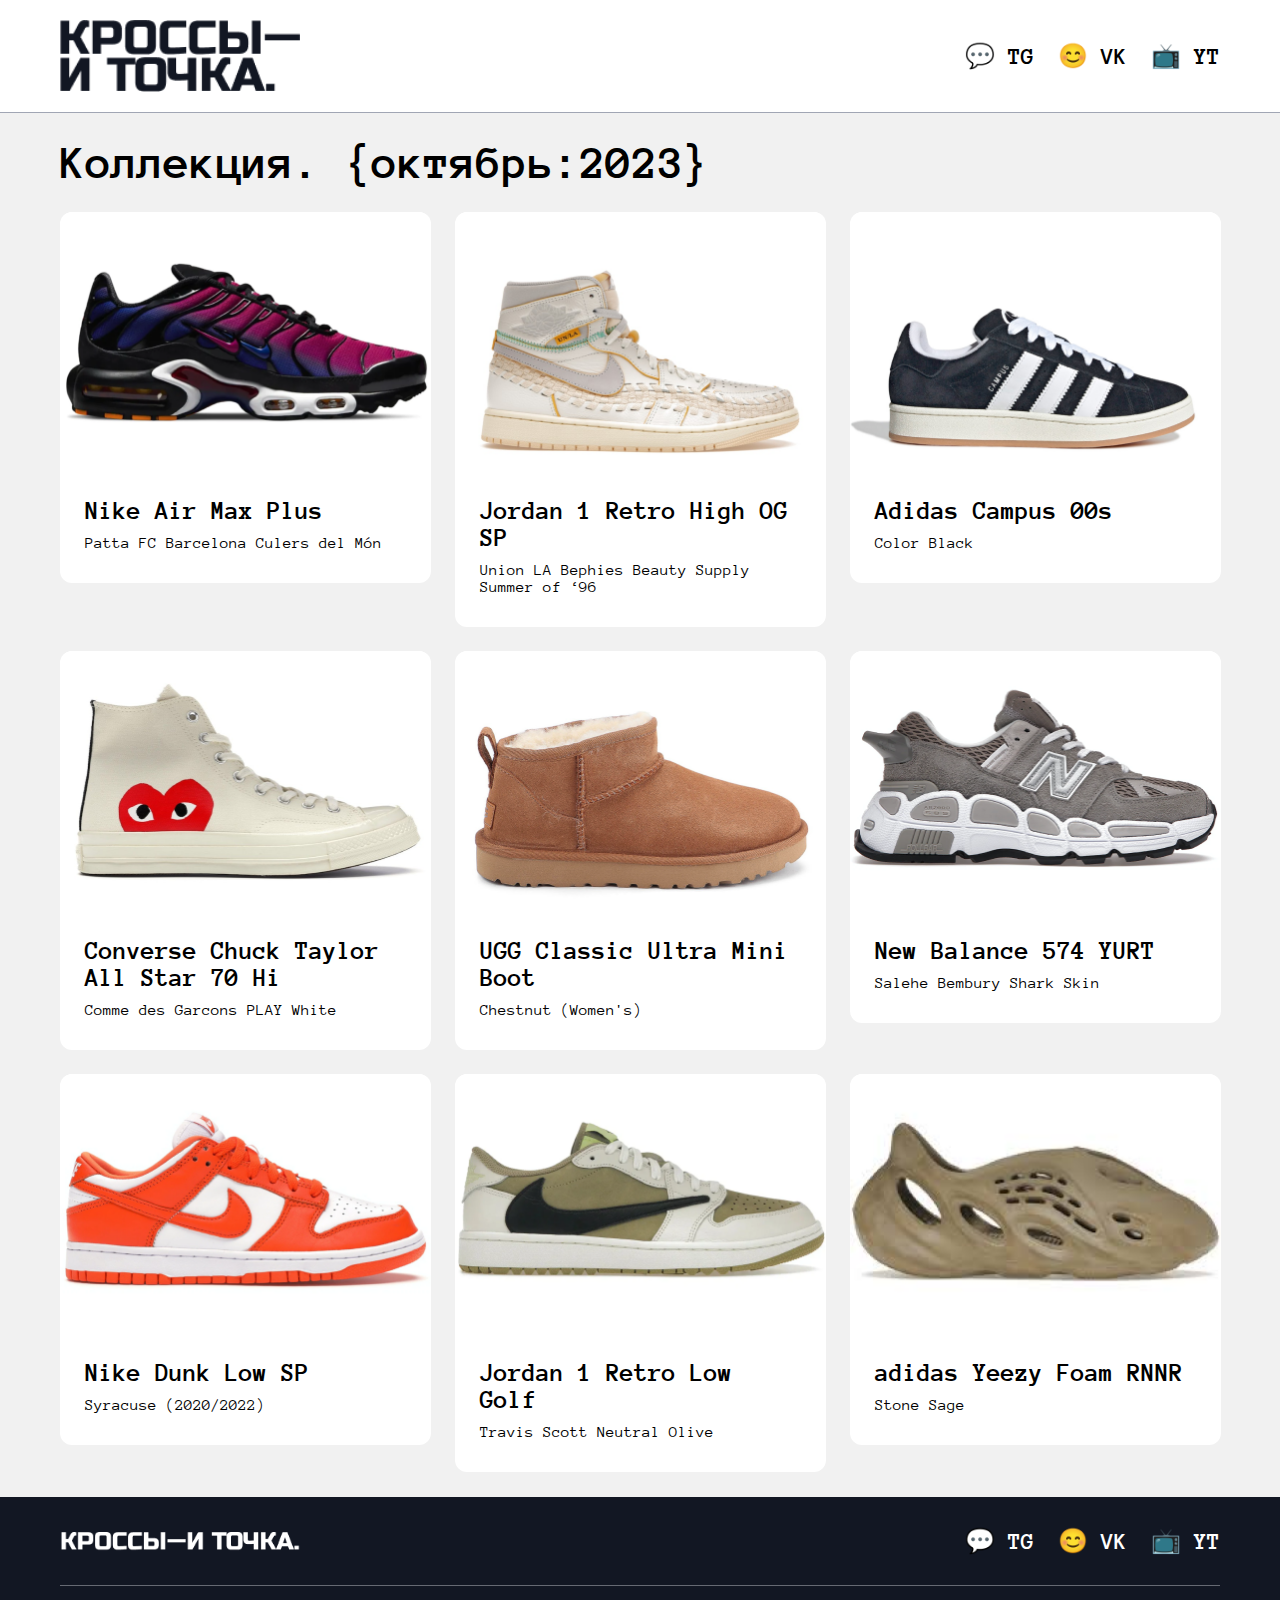
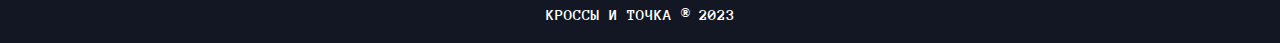
==== index.html @ 1d1cb93e "start" ====
<html lang="ru">
  <head>
    <meta charset="UTF-8" />
    <meta name="viewport" content="width=device-width, initial-scale=1.0" />
    <title>Кроссы и точка</title>
    <link rel="stylesheet" href="style.css" />
    <link rel="preconnect" href="https://fonts.googleapis.com" />
    <link rel="preconnect" href="https://fonts.gstatic.com" crossorigin />
    <link
      href="https://fonts.googleapis.com/css2?family=Anonymous+Pro:wght@400;700&family=Russo+One&display=swap"
      rel="stylesheet"
    />
  </head>
  <body>
    <header class="header">
      <div class="header-container">
        <img loading="lazy" class="logo" src="./images/logoBL.png" alt="Logo" />
        <nav>
          <ul class="links">
            <li class="link"><a href="#">💬 TG</a></li>
            <li class="link"><a href="#">😊 VK</a></li>
            <li class="link"><a href="#">📺 YT</a></li>
          </ul>
        </nav>
      </div>
    </header>
    <main class="main">
      <div class="main-wrapper">
        <h2>Коллекция. {октябрь:2023}</h2>
        <section class="main-container">
          <article class="sneaker">
            <img loading="lazy" src="./images/nikeAirMaxPlus.png" alt="NikeAirMaxPlus" />
            <div class="text">
              <h3>Nike Air Max Plus</h3>
              <p>Patta FC Barcelona Culers del Món</p>
            </div>
          </article>
          <article class="sneaker">
            <img loading="lazy"
              src="./images/jordanRetro1.png"
              alt="Jordan 1 Retro High OG SP"
            />
            <div class="text">
              <h3>Jordan 1 Retro High OG SP</h3>
              <p>Union LA Bephies Beauty Supply Summer of ‘96</p>
            </div>
          </article>
          <article class="sneaker">
            <img loading="lazy" src="./images/adiCampus.png" alt="Adidas Campus" />
            <div class="text">
              <h3>Adidas Campus 00s</h3>
              <p>Color Black</p>
            </div>
          </article>
          <article class="sneaker">
            <img loading="lazy" src="./images/Converse.png" alt="Converse" />
            <div class="text">
              <h3>Converse Chuck Taylor All Star 70 Hi</h3>
              <p>Comme des Garcons PLAY White</p>
            </div>
          </article>
          <article class="sneaker">
            <img loading="lazy" src="./images/UGG.png" alt="UGG" />
            <div class="text">
              <h3>UGG Classic Ultra Mini Boot</h3>
              <p>Chestnut (Women's)</p>
            </div>
          </article>
          <article class="sneaker">
            <img loading="lazy" src="./images/NewBalance.png" alt="New Balance" />
            <div class="text">
              <h3>New Balance 574 YURT</h3>
              <p>Salehe Bembury Shark Skin</p>
            </div>
          </article>
          <article class="sneaker">
            <img loading="lazy" src="./images/NikeDunkLow.png" alt="Nike Dunk Low" />
            <div class="text">
              <h3>Nike Dunk Low SP</h3>
              <p>Syracuse (2020/2022)</p>
            </div>
          </article>
          <article class="sneaker">
            <img loading="lazy"
              src="./images/JordanRetro1low.png"
              alt="Jordan 1 Retro Low Golf"
            />
            <div class="text">
              <h3>Jordan 1 Retro Low Golf</h3>
              <p>Travis Scott Neutral Olive</p>
            </div>
          </article>
          <article class="sneaker">
            <img loading="lazy" src="./images/adiyeez.png" alt="adidas Yeezy Foam RNNR" />
            <div class="text">
              <h3>adidas Yeezy Foam RNNR</h3>
              <p>Stone Sage</p>
            </div>
          </article>
        </section>
      </div>
    </main>
    <footer class="footer">
      <div class="footer-container">
        <div class="info">
          <img loading="lazy" class="logo" src="./images/logoWH.png" alt="Logo" />
          <nav>
            <ul class="links">
              <li class="link"><a href="#">💬 TG</a></li>
              <li class="link"><a href="#">😊 VK</a></li>
              <li class="link"><a href="#">📺 YT</a></li>
            </ul>
          </nav>
        </div>
        <div class="law-info">
          <h3 class="lawInfo">КРОССЫ И ТОЧКА ® 2023</h3>
        </div>
      </div>
    </footer>
  </body>
</html>
---- style.css ----
*, *::after, *::before {
	margin: 0;
	padding: 0;
	box-sizing: border-box;
	font-family: 'Anonymous Pro', monospace;
}

:root {
	--bg-color: #f1f1f1;
	--footer-color: #121723;
	--screen-size: 100%;
}

img {
	display: block;
}

a {
	color: inherit;
	text-decoration: none;
}


li {
	list-style-type: none;
}

body {
	height: 100%;
	background-color: var(--bg-color);
}

header {
	background-color: white;
	padding: 20px 0px;
	margin-bottom: 25px;
	width: 100vw;
	border-bottom: 1px solid #a1a6b4;
}

.header-container {
	margin: 0 auto;
	display: flex;
	justify-content: space-between;
	align-items: center;
	max-width: 1160px;
}

header .links {
	display: flex;
	gap: 24px;
}

.link {
	font-weight: bold;
	font-size: 24px;
}

.logo {
	cursor: pointer;
	width: 240px;
}


.main h2 {
	font-family: 'Anonymous Pro', monospace;
    font-size: 48px;
	margin-bottom: 25px;
}

.main-wrapper {
	margin: 0 auto;
	max-width: 1160px;
}

.main-container {
	display: grid;
	grid-template-columns: repeat(3, 1fr);
	gap: 24px;
}

.sneaker {
	display: flex;
	flex-direction: column;
	align-items: center;
	border-radius: 12px;
	height: min-content;
	width: 371px;
	background-color: white;
}

.sneaker img {
	width: inherit;
	margin-bottom: 32px;
}

.sneaker .text {
	width: 100%;
	padding: 0 25px;
	margin-bottom: 32px;
}

.sneaker h3 {
	font-weight: bold;
	font-size: 26px;
	margin-bottom: 10px;
}

footer {
	margin-top: 25px;
	width: 100vw;
	background-color: var(--footer-color);
}

.footer-container {
	margin: 0 auto;
	max-width: 1160px;
}

footer .info {
	display: flex;
	justify-content: space-between;
	align-items: center;
	padding: 30px 0;
	border-bottom: 1px solid rgba(230, 232, 236, 0.40);;
}

footer .logo {
	font-family: 'Russo One', sans-serif;
	font-size: 42px;
	color: white;
}

footer .links {
	display: flex;
	gap: 24px;
	color: white;
}

.law-info {
	display: flex;
	justify-content: center;
	padding: 20px 0;
}

.lawInfo {
	color: white;
	font-size: 16px;
}

@media screen and (768px < width < 1160px) {
	.header-container {
		max-width: 768px;
	}

	.logo {
		width: 200px;
	}

	.link {
		font-size: 20px;
	}

	.main-wrapper {
		max-width: 768px;
	}

	.main h2 {
		font-size: 40px;
	}

	.main-container {
		gap: 18px;
	}

	.sneaker {
		width: 244px;
	}

	.sneaker h3 {
		font-size: 20px;
	}

	.sneaker .text {
		padding: 0 20px;
	}

	.footer-container {
		max-width: 980px;
	}

	.footer .info {
		padding: 20px 0;
	}
}

@media screen and (425px < width <= 768px) {
	.header-container {
		max-width: 80%;
	}

	.logo {
		width: 120px;
	}

	.link {
		font-size: 16px;
	}

	.main-wrapper {
		max-width: 80%;
	}

	.main h2 {
		font-size: 20px;
	}

	.main-container {
		grid-template-columns: repeat(3, 1fr);
		gap: 12px;
	}

	.sneaker {
		width: 100%;
	}

	.sneaker h3 {
		font-size: 14px;
	}

	.sneaker p {
		font-size: 12px;
	}

	.sneaker .text {
		padding: 0 15px;
	}

	.footer-container {
		max-width: 80%;
	}

	.footer .info {
		padding: 10px 0;
	}
}

@media screen and (width <= 425px) {
	.header-container {
		max-width: 80%;
	}

	.logo {
		width: 100px;
	}

	.link {
		font-size: 12px;
	}

	.main-wrapper {
		max-width: 80%;
	}

	.main h2 {
		font-size: 20px;
	}

	.main-container {
		grid-template-columns: repeat(2, 1fr);
		gap: 12px;
	}

	.sneaker {
		width: 100%;
	}

	.sneaker h3 {
		font-size: 14px;
	}

	.sneaker p {
		font-size: 12px;
	}

	.sneaker .text {
		padding: 0 15px;
	}

	.footer-container {
		max-width: 80%;
	}

	.footer .info {
		padding: 10px 0;
	}
}
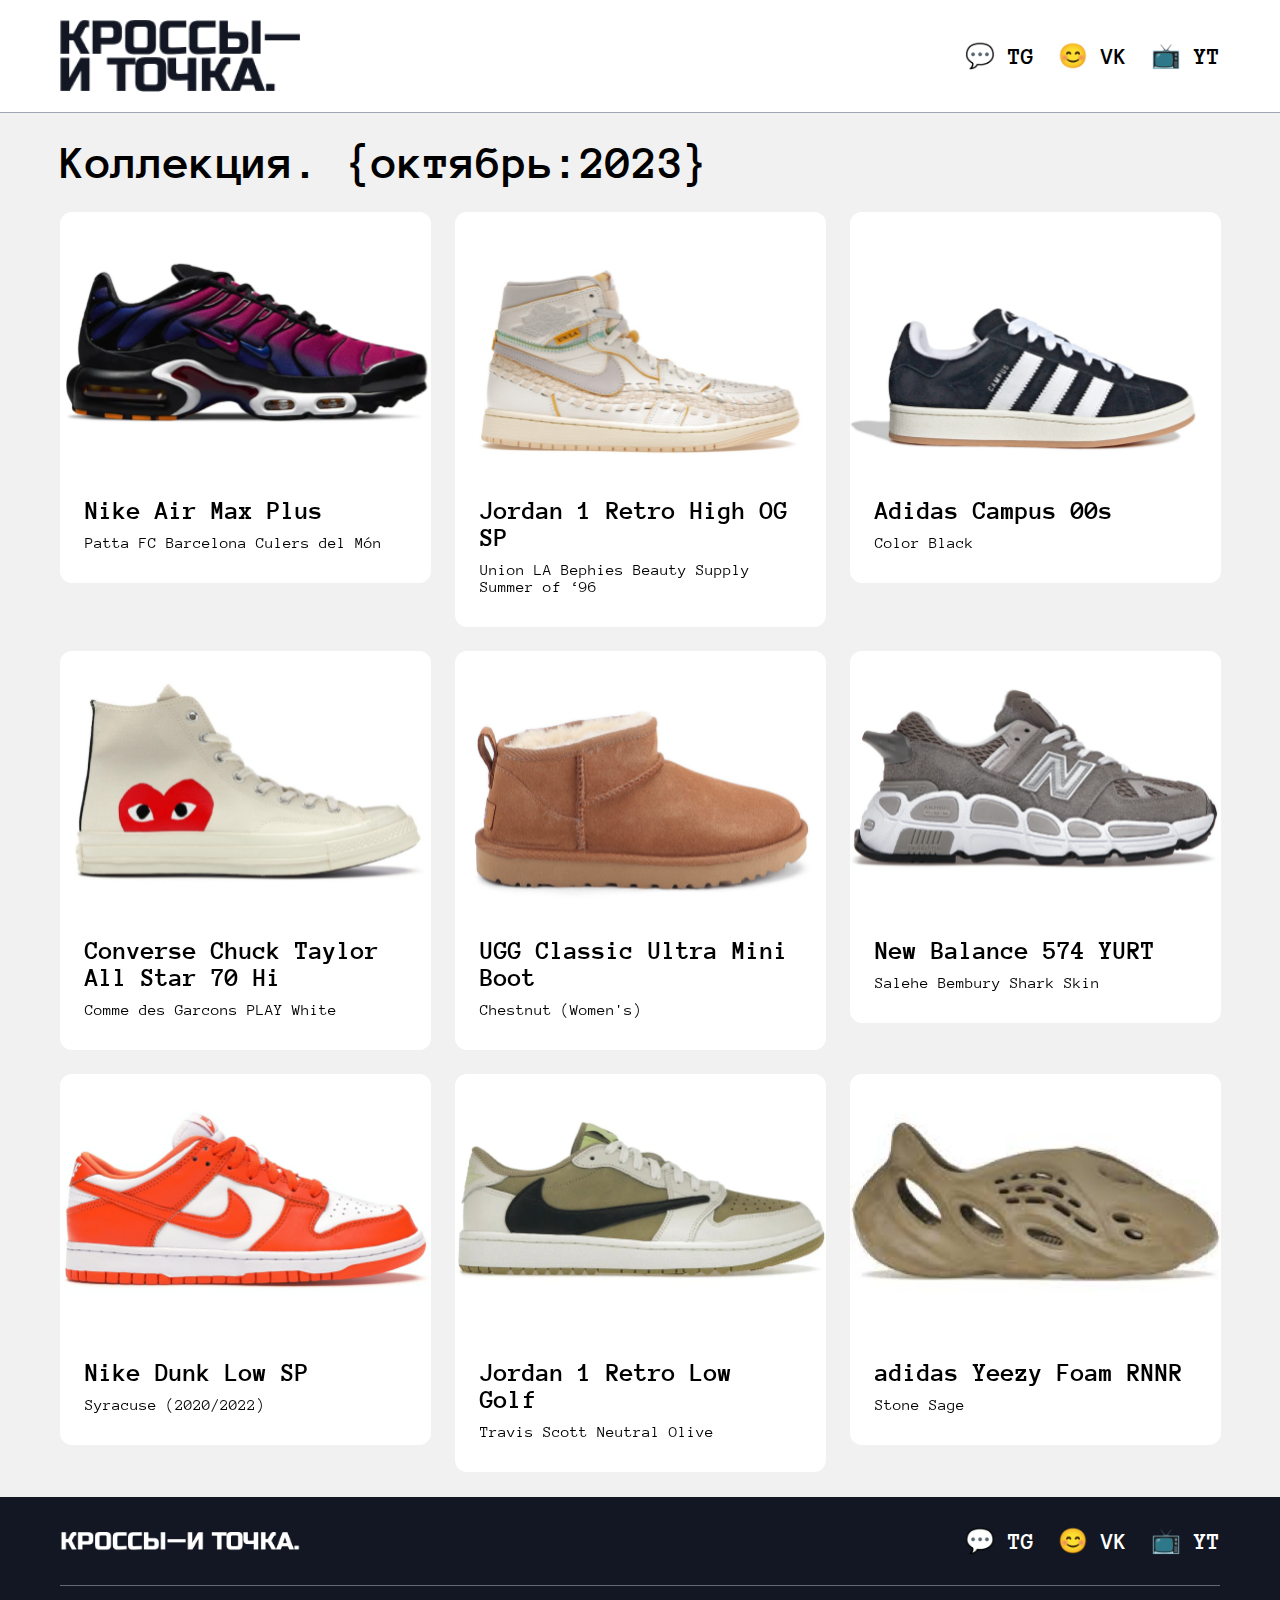
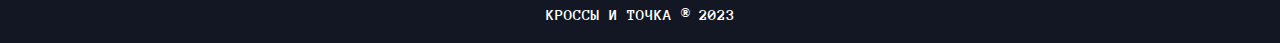
==== commit be2dbbb6: "langEn" ====
--- a/index.html
+++ b/index.html
@@ -1,4 +1,4 @@
-<html lang="ru">
+<html lang="en">
   <head>
     <meta charset="UTF-8" />
     <meta name="viewport" content="width=device-width, initial-scale=1.0" />
@@ -10,6 +10,7 @@
       href="https://fonts.googleapis.com/css2?family=Anonymous+Pro:wght@400;700&family=Russo+One&display=swap"
       rel="stylesheet"
     />
+	<script src="./main.js" defer></script>
   </head>
   <body>
     <header class="header">
@@ -28,75 +29,93 @@
       <div class="main-wrapper">
         <h2>Коллекция. {октябрь:2023}</h2>
         <section class="main-container">
-          <article class="sneaker">
-            <img loading="lazy" src="./images/nikeAirMaxPlus.png" alt="NikeAirMaxPlus" />
-            <div class="text">
-              <h3>Nike Air Max Plus</h3>
-              <p>Patta FC Barcelona Culers del Món</p>
-            </div>
-          </article>
-          <article class="sneaker">
-            <img loading="lazy"
-              src="./images/jordanRetro1.png"
-              alt="Jordan 1 Retro High OG SP"
-            />
-            <div class="text">
-              <h3>Jordan 1 Retro High OG SP</h3>
-              <p>Union LA Bephies Beauty Supply Summer of ‘96</p>
-            </div>
-          </article>
-          <article class="sneaker">
-            <img loading="lazy" src="./images/adiCampus.png" alt="Adidas Campus" />
-            <div class="text">
-              <h3>Adidas Campus 00s</h3>
-              <p>Color Black</p>
-            </div>
-          </article>
-          <article class="sneaker">
-            <img loading="lazy" src="./images/Converse.png" alt="Converse" />
-            <div class="text">
-              <h3>Converse Chuck Taylor All Star 70 Hi</h3>
-              <p>Comme des Garcons PLAY White</p>
-            </div>
-          </article>
-          <article class="sneaker">
-            <img loading="lazy" src="./images/UGG.png" alt="UGG" />
-            <div class="text">
-              <h3>UGG Classic Ultra Mini Boot</h3>
-              <p>Chestnut (Women's)</p>
-            </div>
-          </article>
-          <article class="sneaker">
-            <img loading="lazy" src="./images/NewBalance.png" alt="New Balance" />
-            <div class="text">
-              <h3>New Balance 574 YURT</h3>
-              <p>Salehe Bembury Shark Skin</p>
-            </div>
-          </article>
-          <article class="sneaker">
-            <img loading="lazy" src="./images/NikeDunkLow.png" alt="Nike Dunk Low" />
-            <div class="text">
-              <h3>Nike Dunk Low SP</h3>
-              <p>Syracuse (2020/2022)</p>
-            </div>
-          </article>
-          <article class="sneaker">
-            <img loading="lazy"
-              src="./images/JordanRetro1low.png"
-              alt="Jordan 1 Retro Low Golf"
-            />
-            <div class="text">
-              <h3>Jordan 1 Retro Low Golf</h3>
-              <p>Travis Scott Neutral Olive</p>
-            </div>
-          </article>
-          <article class="sneaker">
-            <img loading="lazy" src="./images/adiyeez.png" alt="adidas Yeezy Foam RNNR" />
-            <div class="text">
-              <h3>adidas Yeezy Foam RNNR</h3>
-              <p>Stone Sage</p>
-            </div>
-          </article>
+			<div class="sneaker-container">
+				<article class="sneaker">
+					<img loading="lazy" src="./images/nikeAirMaxPlus.png" alt="NikeAirMaxPlus" />
+					<div class="text">
+					  <h3>Nike Air Max Plus</h3>
+					  <p>Patta FC Barcelona Culers del Món</p>
+					</div>
+				  </article>
+			</div>
+			<div class="sneaker-container">          
+				<article class="sneaker">
+				<img loading="lazy"
+				  src="./images/jordanRetro1.png"
+				  alt="Jordan 1 Retro High OG SP"
+				/>
+				<div class="text">
+				  <h3>Jordan 1 Retro High OG SP</h3>
+				  <p>Union LA Bephies Beauty Supply Summer of ‘96</p>
+				</div>
+			    </article>
+			</div>
+			<div class="sneaker-container">
+				<article class="sneaker">
+					<img loading="lazy" src="./images/adiCampus.png" alt="Adidas Campus" />
+					<div class="text">
+					  <h3>Adidas Campus 00s</h3>
+					  <p>Color Black</p>
+					</div>
+				  </article>
+			</div>
+			<div class="sneaker-container">
+				<article class="sneaker">
+					<img loading="lazy" src="./images/Converse.png" alt="Converse" />
+					<div class="text">
+					  <h3>Converse Chuck Taylor All Star 70 Hi</h3>
+					  <p>Comme des Garcons PLAY White</p>
+					</div>
+				  </article>
+			</div>
+			<div class="sneaker-container">
+				<article class="sneaker">
+					<img loading="lazy" src="./images/UGG.png" alt="UGG" />
+					<div class="text">
+					  <h3>UGG Classic Ultra Mini Boot</h3>
+					  <p>Chestnut (Women's)</p>
+					</div>
+				  </article>
+			</div>
+			<div class="sneaker-container">
+				<article class="sneaker">
+					<img loading="lazy" src="./images/NewBalance.png" alt="New Balance" />
+					<div class="text">
+					  <h3>New Balance 574 YURT</h3>
+					  <p>Salehe Bembury Shark Skin</p>
+					</div>
+				  </article>
+			</div>
+			<div class="sneaker-container">
+				<article class="sneaker">
+					<img loading="lazy" src="./images/NikeDunkLow.png" alt="Nike Dunk Low" />
+					<div class="text">
+					  <h3>Nike Dunk Low SP</h3>
+					  <p>Syracuse (2020/2022)</p>
+					</div>
+				  </article>
+			</div>
+			<div class="sneaker-container">
+				<article class="sneaker">
+				<img loading="lazy"
+				  src="./images/JordanRetro1low.png"
+				  alt="Jordan 1 Retro Low Golf"
+				/>
+				<div class="text">
+				  <h3>Jordan 1 Retro Low Golf</h3>
+				  <p>Travis Scott Neutral Olive</p>
+				</div>
+			    </article>
+			</div>
+			<div class="sneaker-container">
+				<article class="sneaker">
+					<img loading="lazy" src="./images/adiyeez.png" alt="adidas Yeezy Foam RNNR" />
+					<div class="text">
+					  <h3>adidas Yeezy Foam RNNR</h3>
+					  <p>Stone Sage</p>
+					</div>
+				  </article>
+			</div>
         </section>
       </div>
     </main>
--- a/style.css
+++ b/style.css
@@ -9,6 +9,7 @@
 	--bg-color: #f1f1f1;
 	--footer-color: #121723;
 	--screen-size: 100%;
+	--transition: 1.5s cubic-bezier(.05, .5, 0, 1);
 }
 
 img {
@@ -51,6 +52,10 @@
 	gap: 24px;
 }
 
+.header .link:hover {
+	opacity: 0.6;
+}
+
 .link {
 	font-weight: bold;
 	font-size: 24px;
@@ -60,7 +65,6 @@
 	cursor: pointer;
 	width: 240px;
 }
-
 
 .main h2 {
 	font-family: 'Anonymous Pro', monospace;
@@ -87,6 +91,17 @@
 	height: min-content;
 	width: 371px;
 	background-color: white;
+	transform-style: preserve-3d;
+	transition: transform var(--transition);
+	
+}
+
+.sneaker:hover {
+	cursor: pointer;
+	outline: 1px solid #121723;
+	transform-style: preserve-3d;
+	transform: translateZ(-55px) scale(1.1);
+	will-change: transform;
 }
 
 .sneaker img {
@@ -137,6 +152,10 @@
 	color: white;
 }
 
+.footer .link:hover {
+	opacity: 0.8;
+}
+
 .law-info {
 	display: flex;
 	justify-content: center;
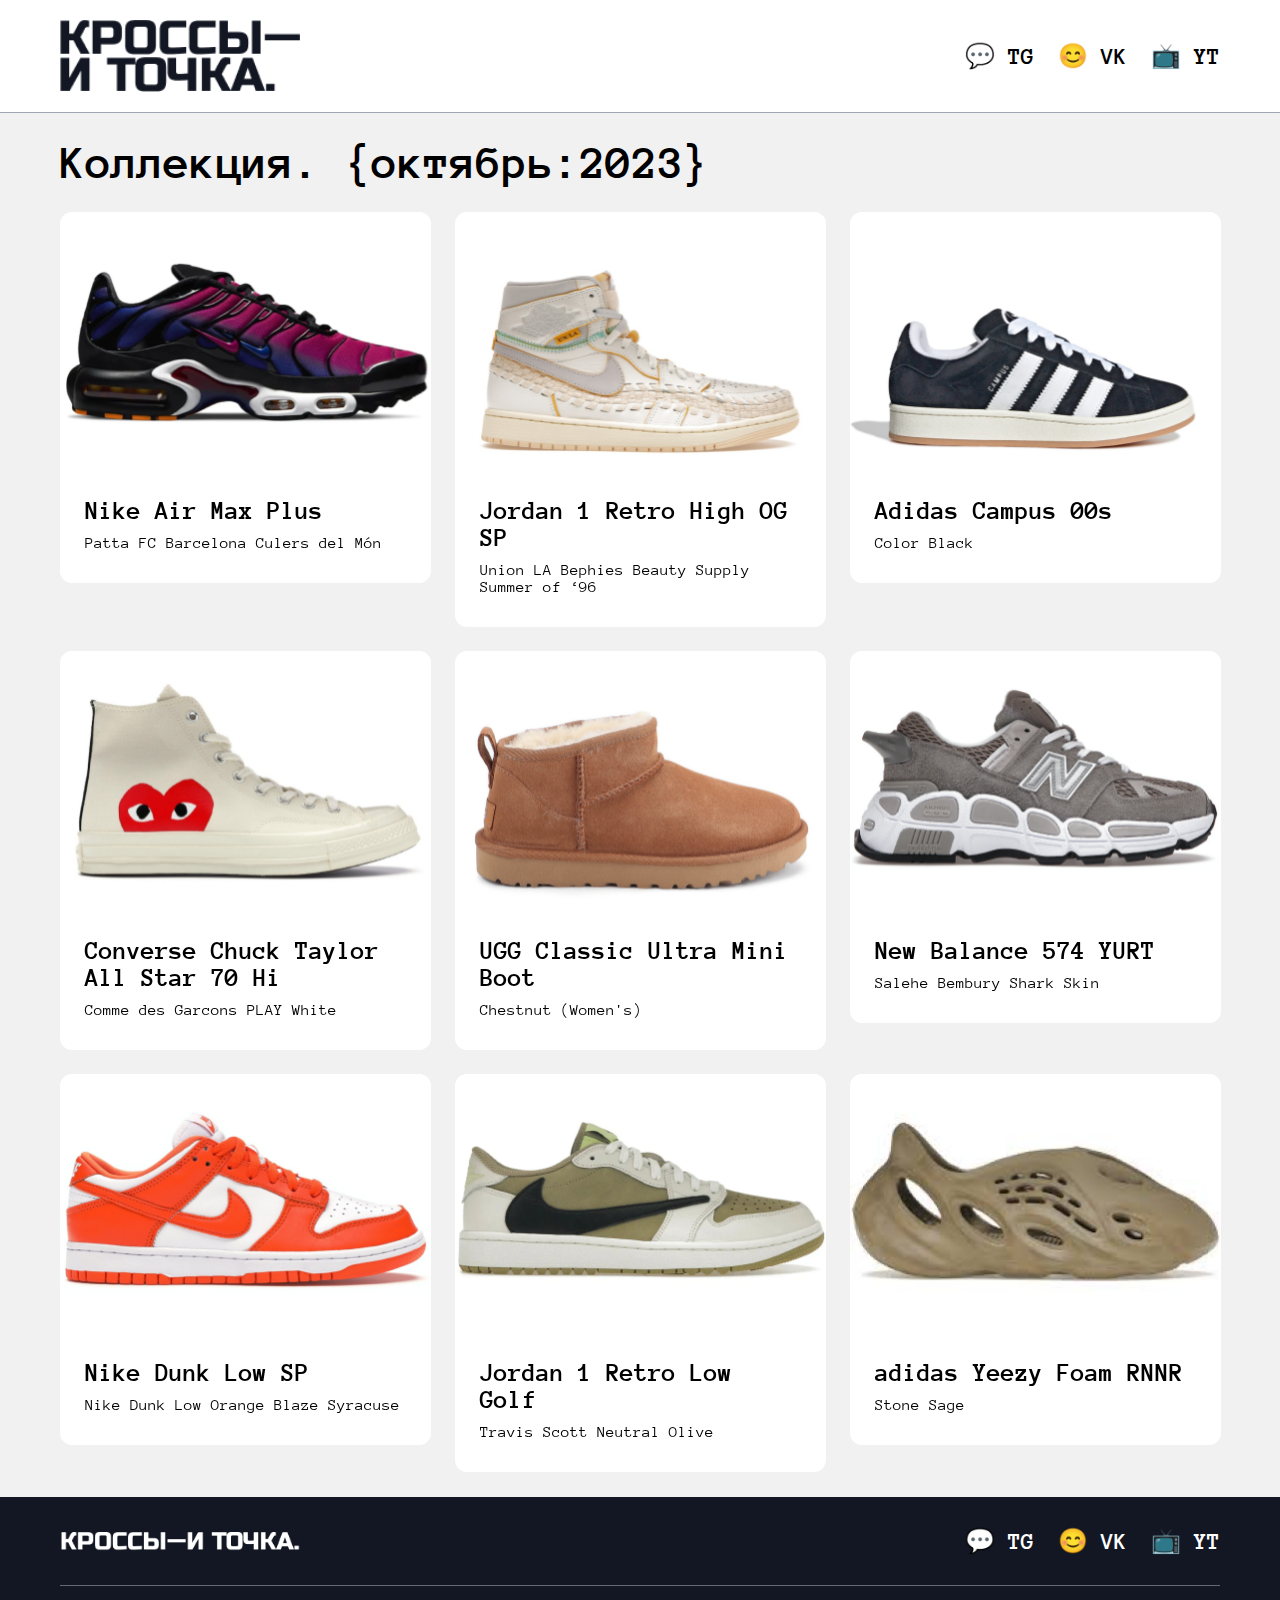
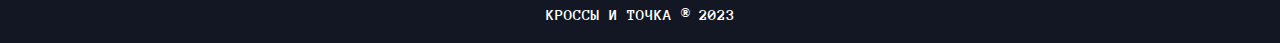
==== commit 339cb625: "Turn sneaker into link <a/>" ====
--- a/index.html
+++ b/index.html
@@ -1,140 +1,153 @@
-<html lang="en">
-  <head>
-    <meta charset="UTF-8" />
-    <meta name="viewport" content="width=device-width, initial-scale=1.0" />
-    <title>Кроссы и точка</title>
-    <link rel="stylesheet" href="style.css" />
-    <link rel="preconnect" href="https://fonts.googleapis.com" />
-    <link rel="preconnect" href="https://fonts.gstatic.com" crossorigin />
-    <link
-      href="https://fonts.googleapis.com/css2?family=Anonymous+Pro:wght@400;700&family=Russo+One&display=swap"
-      rel="stylesheet"
-    />
-	<script src="./main.js" defer></script>
-  </head>
-  <body>
-    <header class="header">
-      <div class="header-container">
-        <img loading="lazy" class="logo" src="./images/logoBL.png" alt="Logo" />
-        <nav>
-          <ul class="links">
-            <li class="link"><a href="#">💬 TG</a></li>
-            <li class="link"><a href="#">😊 VK</a></li>
-            <li class="link"><a href="#">📺 YT</a></li>
-          </ul>
-        </nav>
-      </div>
-    </header>
-    <main class="main">
-      <div class="main-wrapper">
-        <h2>Коллекция. {октябрь:2023}</h2>
-        <section class="main-container">
-			<div class="sneaker-container">
-				<article class="sneaker">
-					<img loading="lazy" src="./images/nikeAirMaxPlus.png" alt="NikeAirMaxPlus" />
-					<div class="text">
-					  <h3>Nike Air Max Plus</h3>
-					  <p>Patta FC Barcelona Culers del Món</p>
-					</div>
-				  </article>
+<html lang="ru">
+	<head>
+		<meta charset="UTF-8" />
+		<meta name="viewport" content="width=device-width, initial-scale=1.0" />
+		<title>Кроссы и точка</title>
+		<link rel="stylesheet" href="style.css" />
+		<link rel="preconnect" href="https://fonts.googleapis.com" />
+		<link rel="preconnect" href="https://fonts.gstatic.com" crossorigin />
+		<link
+			href="https://fonts.googleapis.com/css2?family=Anonymous+Pro:wght@400;700&family=Russo+One&display=swap"
+			rel="stylesheet"
+		/>
+	</head>
+	<body>
+		<header class="header">
+			<div class="header-container">
+				<img loading="lazy" class="logo" src="./images/logoBL.png" alt="Logo" />
+				<nav>
+					<ul class="links">
+						<li class="link"><a href="#">💬 TG</a></li>
+						<li class="link"><a href="#">😊 VK</a></li>
+						<li class="link"><a href="#">📺 YT</a></li>
+					</ul>
+				</nav>
 			</div>
-			<div class="sneaker-container">          
-				<article class="sneaker">
-				<img loading="lazy"
-				  src="./images/jordanRetro1.png"
-				  alt="Jordan 1 Retro High OG SP"
-				/>
-				<div class="text">
-				  <h3>Jordan 1 Retro High OG SP</h3>
-				  <p>Union LA Bephies Beauty Supply Summer of ‘96</p>
+		</header>
+		<main class="main">
+			<div class="main-wrapper">
+				<h2>Коллекция. {октябрь:2023}</h2>
+				<section class="main-container">
+					<a href="">
+						<article class="sneaker">
+							<img
+								loading="lazy"
+								src="./images/nikeAirMaxPlus.png"
+								alt="NikeAirMaxPlus"
+							/>
+							<div class="text">
+								<h3>Nike Air Max Plus</h3>
+								<p>Patta FC Barcelona Culers del Món</p>
+							</div>
+						</article>
+					</a>
+					<a href="">
+						<article class="sneaker">
+							<img
+								loading="lazy"
+								src="./images/jordanRetro1.png"
+								alt="Jordan 1 Retro High OG SP"
+							/>
+							<div class="text">
+								<h3>Jordan 1 Retro High OG SP</h3>
+								<p>Union LA Bephies Beauty Supply Summer of ‘96</p>
+							</div>
+						</article>
+					</a>
+					<a href="">
+						<article class="sneaker">
+							<img loading="lazy" src="./images/adiCampus.png" alt="Adidas Campus" />
+							<div class="text">
+								<h3>Adidas Campus 00s</h3>
+								<p>Color Black</p>
+							</div>
+						</article>
+					</a>
+					<a href="">
+						<article class="sneaker">
+							<img loading="lazy" src="./images/Converse.png" alt="Converse" />
+							<div class="text">
+								<h3>Converse Chuck Taylor All Star 70 Hi</h3>
+								<p>Comme des Garcons PLAY White</p>
+							</div>
+						</article>
+					</a>
+					<a href="">
+						<article class="sneaker">
+							<img loading="lazy" src="./images/UGG.png" alt="UGG" />
+							<div class="text">
+								<h3>UGG Classic Ultra Mini Boot</h3>
+								<p>Chestnut (Women's)</p>
+							</div>
+						</article>
+					</a>
+					<a href="">
+						<article class="sneaker">
+							<img loading="lazy" src="./images/NewBalance.png" alt="New Balance" />
+							<div class="text">
+								<h3>New Balance 574 YURT</h3>
+								<p>Salehe Bembury Shark Skin</p>
+							</div>
+						</article>
+					</a>
+					<a href="">
+						<article class="sneaker">
+							<img
+								loading="lazy"
+								src="./images/NikeDunkLow.png"
+								alt="Nike Dunk Low"
+							/>
+							<div class="text">
+								<h3>Nike Dunk Low SP</h3>
+								<p>Nike Dunk Low Orange Blaze Syracuse</p>
+							</div>
+						</article>
+					</a>
+					<a href="">
+						<article class="sneaker">
+							<img
+								loading="lazy"
+								src="./images/JordanRetro1low.png"
+								alt="Jordan 1 Retro Low Golf"
+							/>
+							<div class="text">
+								<h3>Jordan 1 Retro Low Golf</h3>
+								<p>Travis Scott Neutral Olive</p>
+							</div>
+						</article>
+					</a>
+					<a href="">
+						<article class="sneaker">
+							<img
+								loading="lazy"
+								src="./images/adiyeez.png"
+								alt="adidas Yeezy Foam RNNR"
+							/>
+							<div class="text">
+								<h3>adidas Yeezy Foam RNNR</h3>
+								<p>Stone Sage</p>
+							</div>
+						</article>
+					</a>
+				</section>
+			</div>
+		</main>
+		<footer class="footer">
+			<div class="footer-container">
+				<div class="info">
+					<img loading="lazy" class="logo" src="./images/logoWH.png" alt="Logo" />
+					<nav>
+						<ul class="links">
+							<li class="link"><a href="#">💬 TG</a></li>
+							<li class="link"><a href="#">😊 VK</a></li>
+							<li class="link"><a href="#">📺 YT</a></li>
+						</ul>
+					</nav>
 				</div>
-			    </article>
+				<div class="law-info">
+					<h3 class="lawInfo">КРОССЫ И ТОЧКА ® 2023</h3>
+				</div>
 			</div>
-			<div class="sneaker-container">
-				<article class="sneaker">
-					<img loading="lazy" src="./images/adiCampus.png" alt="Adidas Campus" />
-					<div class="text">
-					  <h3>Adidas Campus 00s</h3>
-					  <p>Color Black</p>
-					</div>
-				  </article>
-			</div>
-			<div class="sneaker-container">
-				<article class="sneaker">
-					<img loading="lazy" src="./images/Converse.png" alt="Converse" />
-					<div class="text">
-					  <h3>Converse Chuck Taylor All Star 70 Hi</h3>
-					  <p>Comme des Garcons PLAY White</p>
-					</div>
-				  </article>
-			</div>
-			<div class="sneaker-container">
-				<article class="sneaker">
-					<img loading="lazy" src="./images/UGG.png" alt="UGG" />
-					<div class="text">
-					  <h3>UGG Classic Ultra Mini Boot</h3>
-					  <p>Chestnut (Women's)</p>
-					</div>
-				  </article>
-			</div>
-			<div class="sneaker-container">
-				<article class="sneaker">
-					<img loading="lazy" src="./images/NewBalance.png" alt="New Balance" />
-					<div class="text">
-					  <h3>New Balance 574 YURT</h3>
-					  <p>Salehe Bembury Shark Skin</p>
-					</div>
-				  </article>
-			</div>
-			<div class="sneaker-container">
-				<article class="sneaker">
-					<img loading="lazy" src="./images/NikeDunkLow.png" alt="Nike Dunk Low" />
-					<div class="text">
-					  <h3>Nike Dunk Low SP</h3>
-					  <p>Syracuse (2020/2022)</p>
-					</div>
-				  </article>
-			</div>
-			<div class="sneaker-container">
-				<article class="sneaker">
-				<img loading="lazy"
-				  src="./images/JordanRetro1low.png"
-				  alt="Jordan 1 Retro Low Golf"
-				/>
-				<div class="text">
-				  <h3>Jordan 1 Retro Low Golf</h3>
-				  <p>Travis Scott Neutral Olive</p>
-				</div>
-			    </article>
-			</div>
-			<div class="sneaker-container">
-				<article class="sneaker">
-					<img loading="lazy" src="./images/adiyeez.png" alt="adidas Yeezy Foam RNNR" />
-					<div class="text">
-					  <h3>adidas Yeezy Foam RNNR</h3>
-					  <p>Stone Sage</p>
-					</div>
-				  </article>
-			</div>
-        </section>
-      </div>
-    </main>
-    <footer class="footer">
-      <div class="footer-container">
-        <div class="info">
-          <img loading="lazy" class="logo" src="./images/logoWH.png" alt="Logo" />
-          <nav>
-            <ul class="links">
-              <li class="link"><a href="#">💬 TG</a></li>
-              <li class="link"><a href="#">😊 VK</a></li>
-              <li class="link"><a href="#">📺 YT</a></li>
-            </ul>
-          </nav>
-        </div>
-        <div class="law-info">
-          <h3 class="lawInfo">КРОССЫ И ТОЧКА ® 2023</h3>
-        </div>
-      </div>
-    </footer>
-  </body>
+		</footer>
+	</body>
 </html>
--- a/style.css
+++ b/style.css
@@ -9,7 +9,7 @@
 	--bg-color: #f1f1f1;
 	--footer-color: #121723;
 	--screen-size: 100%;
-	--transition: 1.5s cubic-bezier(.05, .5, 0, 1);
+	--transition: 1.5s cubic-bezier(0,.59,.81,.98)
 }
 
 img {
@@ -87,10 +87,9 @@
 	display: flex;
 	flex-direction: column;
 	align-items: center;
+	background-color: white;
 	border-radius: 12px;
-	height: min-content;
 	width: 371px;
-	background-color: white;
 	transform-style: preserve-3d;
 	transition: transform var(--transition);
 	
@@ -98,9 +97,9 @@
 
 .sneaker:hover {
 	cursor: pointer;
-	outline: 1px solid #121723;
+	box-shadow: 0px 0px 40px 15px rgba(34, 60, 80, 0.2);
 	transform-style: preserve-3d;
-	transform: translateZ(-55px) scale(1.1);
+	transform: translateZ(-55px) scale(1.05);
 	will-change: transform;
 }
 
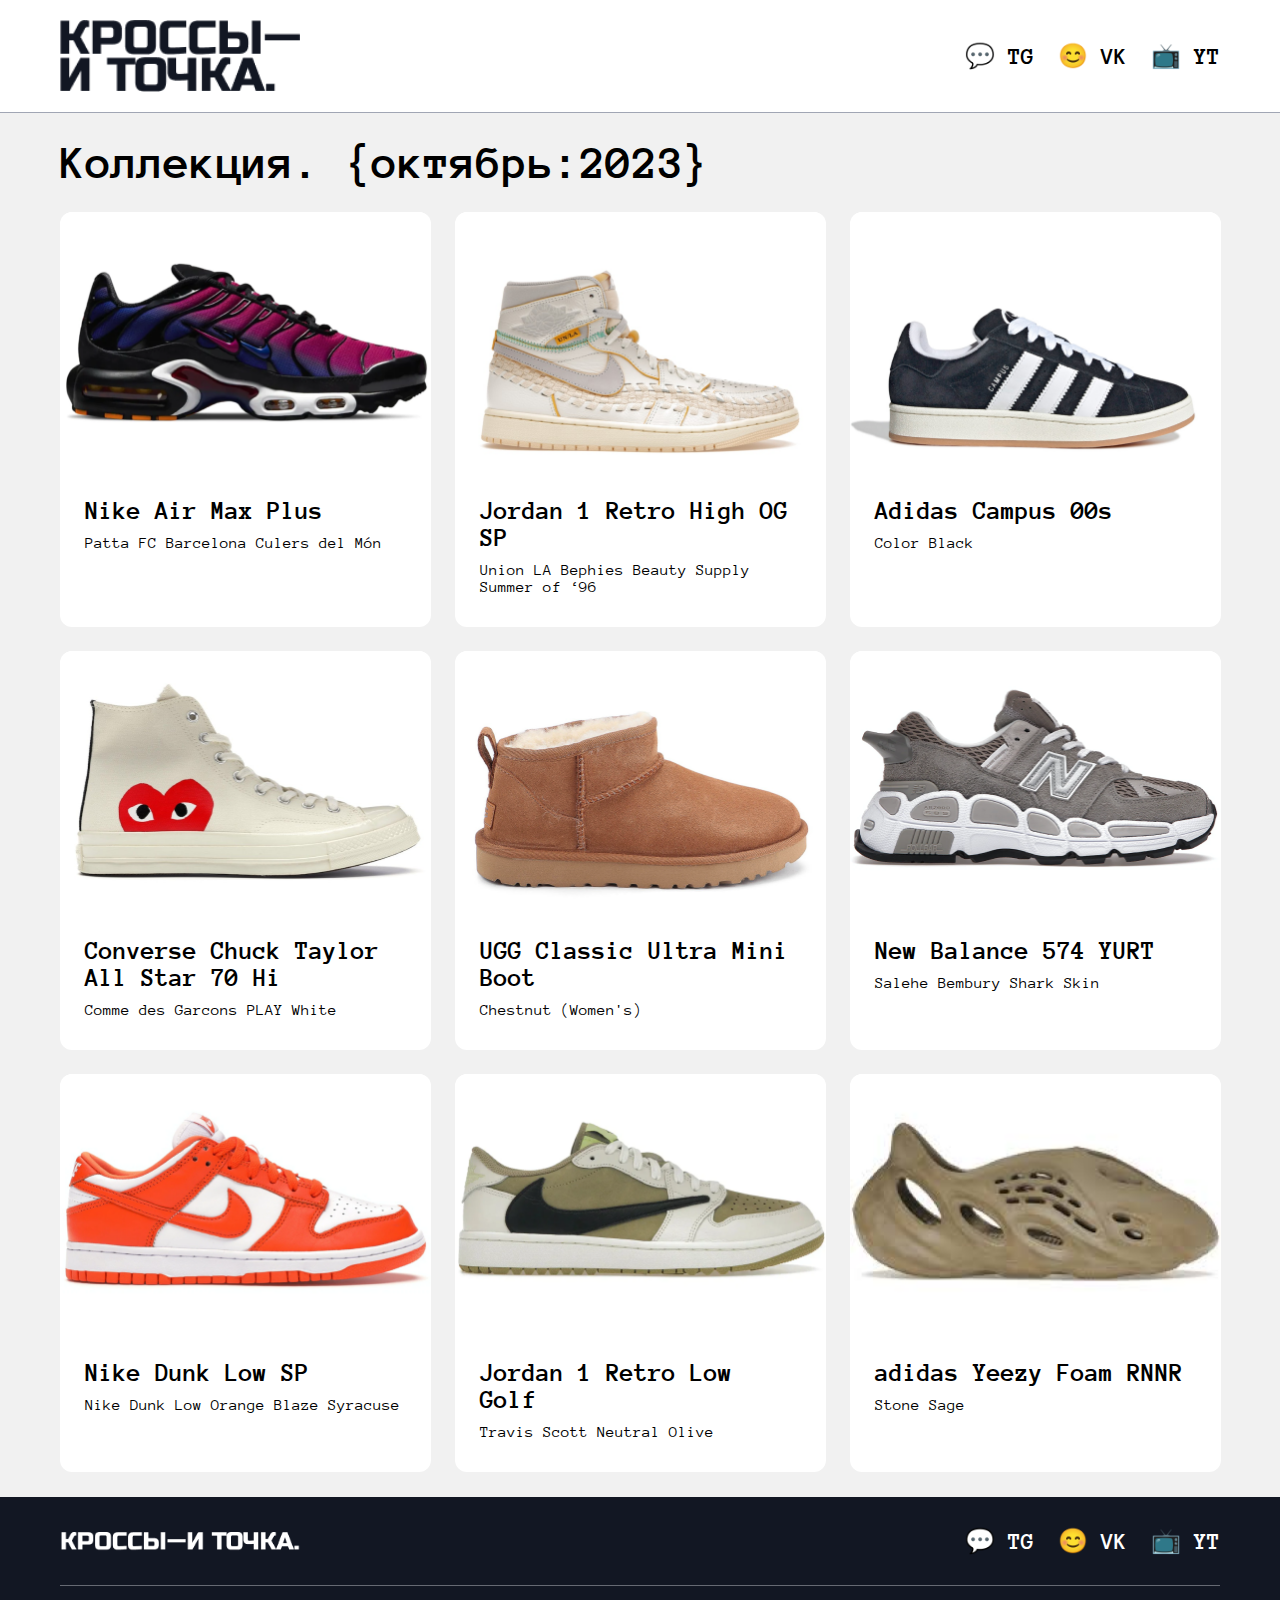
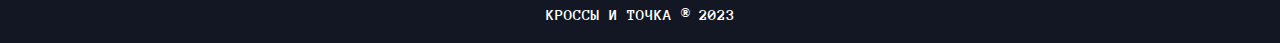
==== commit c0da2310: "Add sneaker page and css for all sneaker pages" ====
--- a/index.html
+++ b/index.html
@@ -1,3 +1,4 @@
+<!DOCTYPE html>
 <html lang="ru">
 	<head>
 		<meta charset="UTF-8" />
@@ -90,7 +91,7 @@
 							</div>
 						</article>
 					</a>
-					<a href="">
+					<a href="./Pages/Sneaker_pages/NikeDunkLow/NikeDunkLowPage.html">
 						<article class="sneaker">
 							<img
 								loading="lazy"
--- a/style.css
+++ b/style.css
@@ -90,9 +90,8 @@
 	background-color: white;
 	border-radius: 12px;
 	width: 371px;
-	transform-style: preserve-3d;
+	height: 100%;
 	transition: transform var(--transition);
-	
 }
 
 .sneaker:hover {
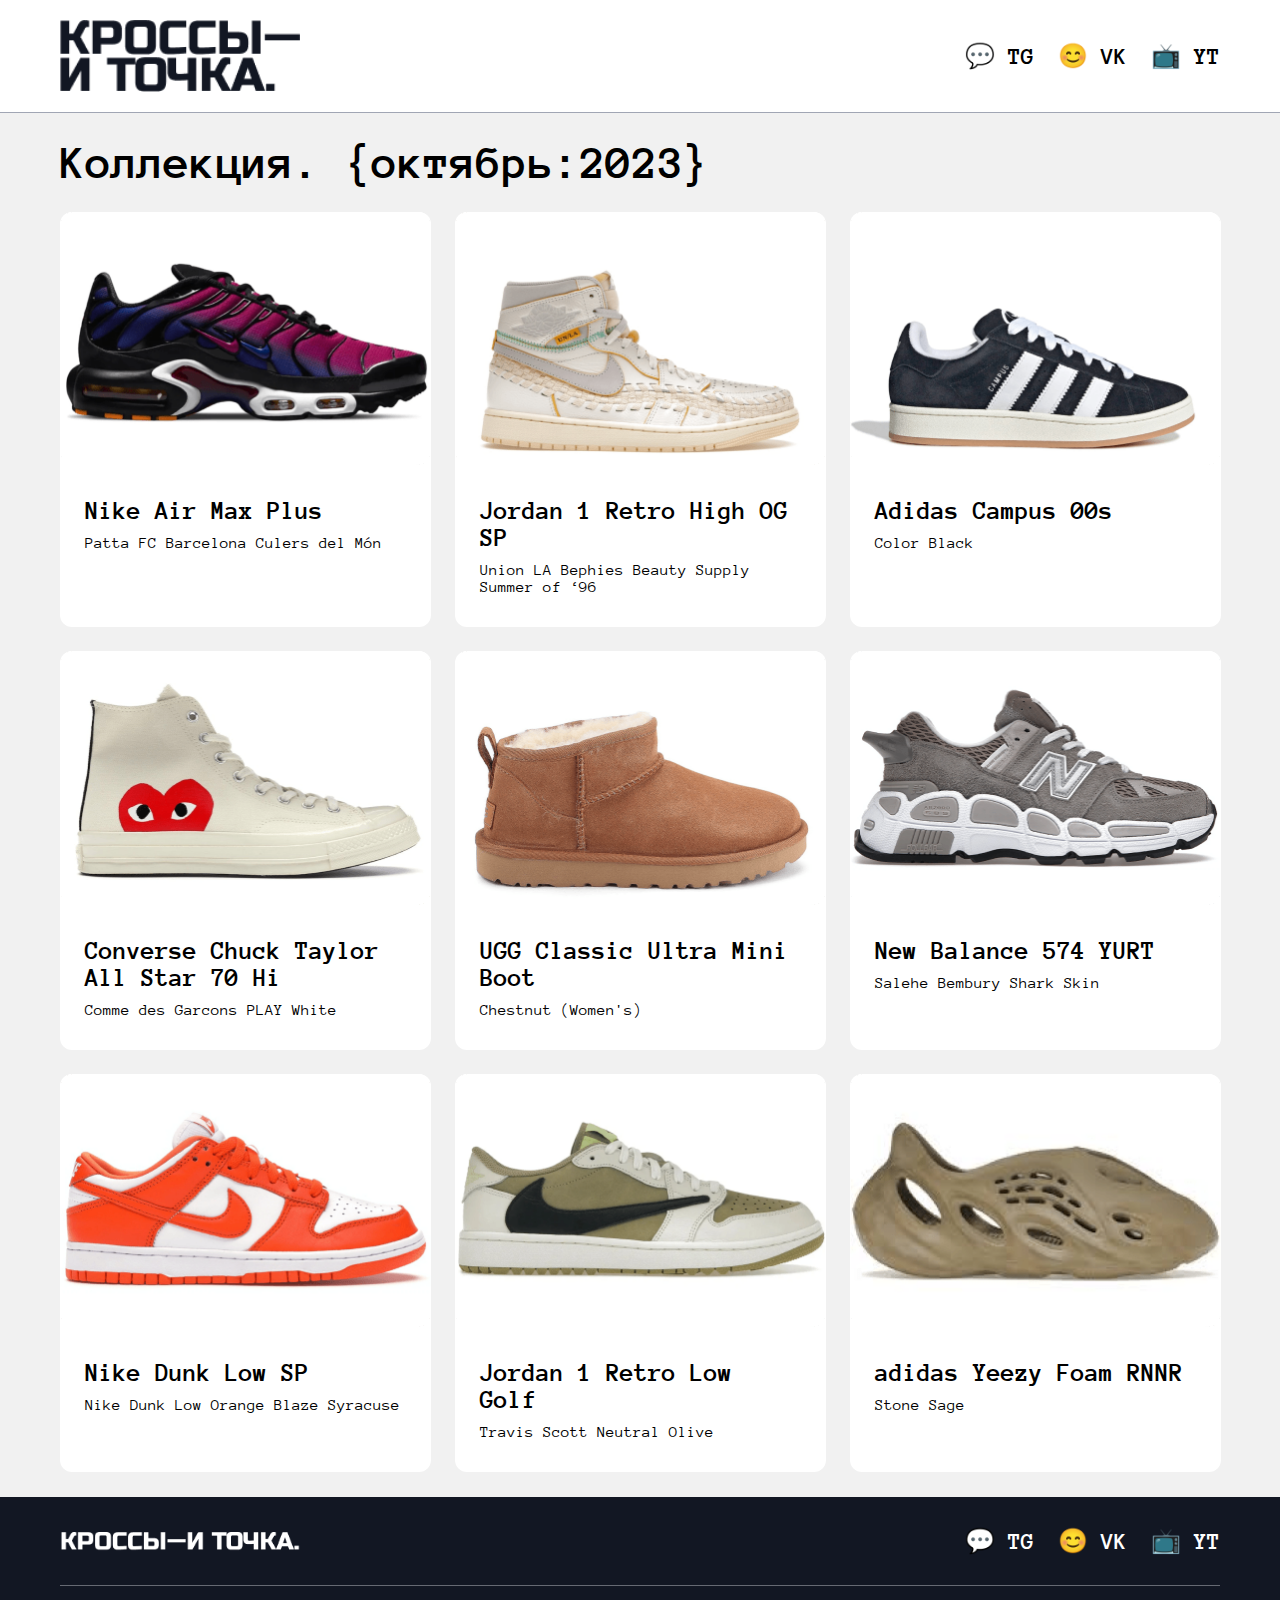
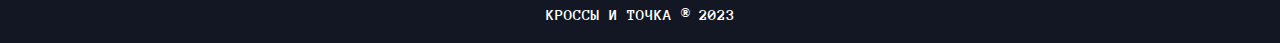
==== commit a91e4493: "TinyIMG && Logo-Link" ====
--- a/index.html
+++ b/index.html
@@ -15,7 +15,9 @@
 	<body>
 		<header class="header">
 			<div class="header-container">
-				<img loading="lazy" class="logo" src="./images/logoBL.png" alt="Logo" />
+				<a href="./index.html">
+					<img loading="lazy" class="logo" src="./images/logoBL.png" alt="Logo" />
+				</a>
 				<nav>
 					<ul class="links">
 						<li class="link"><a href="#">💬 TG</a></li>
@@ -136,7 +138,9 @@
 		<footer class="footer">
 			<div class="footer-container">
 				<div class="info">
-					<img loading="lazy" class="logo" src="./images/logoWH.png" alt="Logo" />
+					<a href="./index.html">
+						<img loading="lazy" class="logo" src="./images/logoWH.png" alt="Logo" />
+					</a>
 					<nav>
 						<ul class="links">
 							<li class="link"><a href="#">💬 TG</a></li>
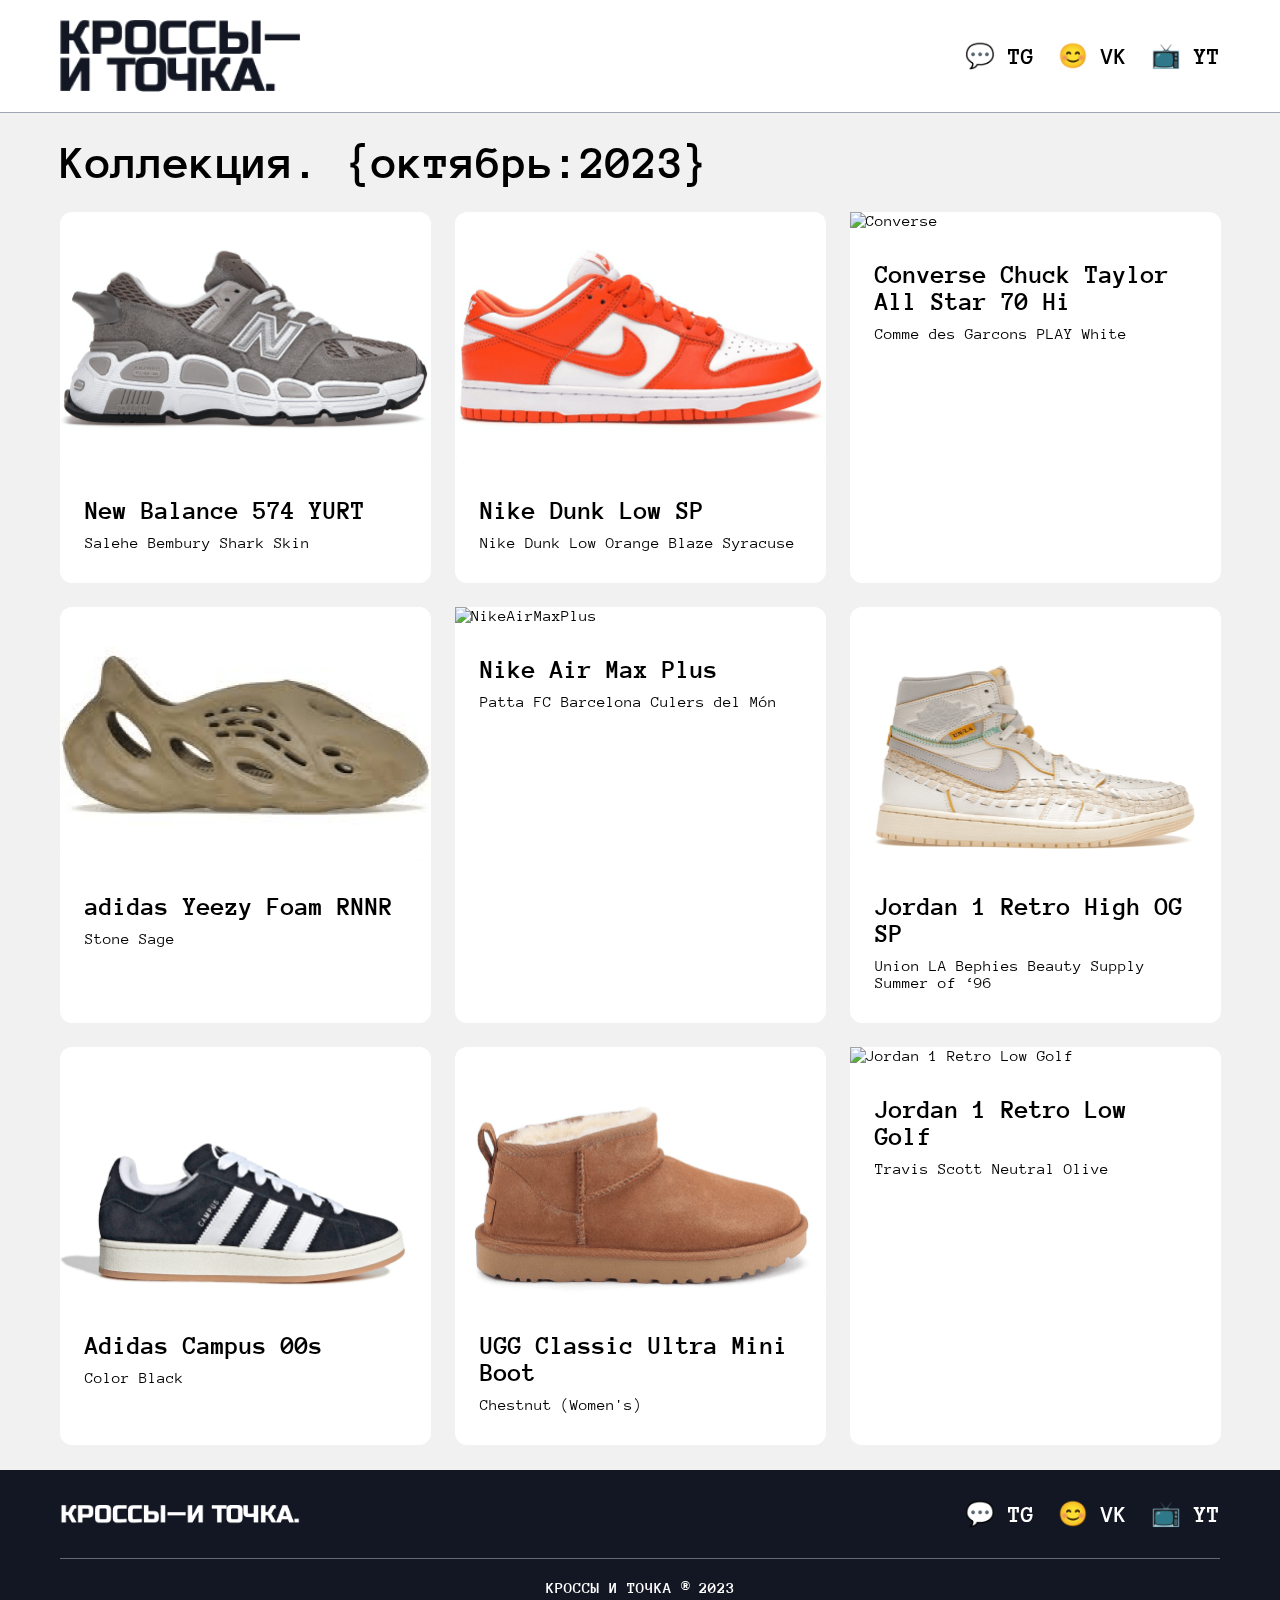
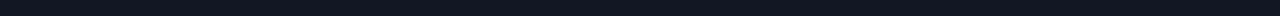
==== commit 1a1ba075: "all done except adaptive" ====
--- a/index.html
+++ b/index.html
@@ -11,12 +11,13 @@
 			href="https://fonts.googleapis.com/css2?family=Anonymous+Pro:wght@400;700&family=Russo+One&display=swap"
 			rel="stylesheet"
 		/>
+		<script src=".././app.js" defer></script>
 	</head>
 	<body>
 		<header class="header">
 			<div class="header-container">
 				<a href="./index.html">
-					<img loading="lazy" class="logo" src="./images/logoBL.png" alt="Logo" />
+					<img loading="lazy" class="logo" src="./public/images/logoBL.png" alt="Logo" />
 				</a>
 				<nav>
 					<ul class="links">
@@ -31,11 +32,55 @@
 			<div class="main-wrapper">
 				<h2>Коллекция. {октябрь:2023}</h2>
 				<section class="main-container">
+					<a href="./Pages/Sneaker_pages/NewBalance574/NewBalance.html">
+						<article class="sneaker">
+							<img loading="lazy" src="./public/images/NewBalance.png" alt="New Balance" />
+							<div class="text">
+								<h3>New Balance 574 YURT</h3>
+								<p>Salehe Bembury Shark Skin</p>
+							</div>
+						</article>
+					</a>
+					<a href="./Pages/Sneaker_pages/NikeDunkLow/NikeDunkLowPage.html">
+						<article class="sneaker">
+							<img
+								loading="lazy"
+								src="./public/images/NikeDunkLow.png"
+								alt="Nike Dunk Low"
+							/>
+							<div class="text">
+								<h3>Nike Dunk Low SP</h3>
+								<p>Nike Dunk Low Orange Blaze Syracuse</p>
+							</div>
+						</article>
+					</a>
+					<a href="./Pages/Sneaker_pages/ConverseWh/ConverseWH.html">
+						<article class="sneaker">
+							<img loading="lazy" src="./public/images/Converse.png" alt="Converse" />
+							<div class="text">
+								<h3>Converse Chuck Taylor All Star 70 Hi</h3>
+								<p>Comme des Garcons PLAY White</p>
+							</div>
+						</article>
+					</a>
 					<a href="">
 						<article class="sneaker">
 							<img
 								loading="lazy"
-								src="./images/nikeAirMaxPlus.png"
+								src="./public/images/adiyeez.png"
+								alt="adidas Yeezy Foam RNNR"
+							/>
+							<div class="text">
+								<h3>adidas Yeezy Foam RNNR</h3>
+								<p>Stone Sage</p>
+							</div>
+						</article>
+					</a>
+					<a href="">
+						<article class="sneaker">
+							<img
+								loading="lazy"
+								src="./public/images/nikeAirMaxPlus.png"
 								alt="NikeAirMaxPlus"
 							/>
 							<div class="text">
@@ -48,7 +93,7 @@
 						<article class="sneaker">
 							<img
 								loading="lazy"
-								src="./images/jordanRetro1.png"
+								src="./public/images/jordanRetro1.png"
 								alt="Jordan 1 Retro High OG SP"
 							/>
 							<div class="text">
@@ -59,7 +104,7 @@
 					</a>
 					<a href="">
 						<article class="sneaker">
-							<img loading="lazy" src="./images/adiCampus.png" alt="Adidas Campus" />
+							<img loading="lazy" src="./public/images/adiCampus.png" alt="Adidas Campus" />
 							<div class="text">
 								<h3>Adidas Campus 00s</h3>
 								<p>Color Black</p>
@@ -68,16 +113,7 @@
 					</a>
 					<a href="">
 						<article class="sneaker">
-							<img loading="lazy" src="./images/Converse.png" alt="Converse" />
-							<div class="text">
-								<h3>Converse Chuck Taylor All Star 70 Hi</h3>
-								<p>Comme des Garcons PLAY White</p>
-							</div>
-						</article>
-					</a>
-					<a href="">
-						<article class="sneaker">
-							<img loading="lazy" src="./images/UGG.png" alt="UGG" />
+							<img loading="lazy" src="./public/images/UGG.png" alt="UGG" />
 							<div class="text">
 								<h3>UGG Classic Ultra Mini Boot</h3>
 								<p>Chestnut (Women's)</p>
@@ -86,49 +122,14 @@
 					</a>
 					<a href="">
 						<article class="sneaker">
-							<img loading="lazy" src="./images/NewBalance.png" alt="New Balance" />
-							<div class="text">
-								<h3>New Balance 574 YURT</h3>
-								<p>Salehe Bembury Shark Skin</p>
-							</div>
-						</article>
-					</a>
-					<a href="./Pages/Sneaker_pages/NikeDunkLow/NikeDunkLowPage.html">
-						<article class="sneaker">
 							<img
 								loading="lazy"
-								src="./images/NikeDunkLow.png"
-								alt="Nike Dunk Low"
-							/>
-							<div class="text">
-								<h3>Nike Dunk Low SP</h3>
-								<p>Nike Dunk Low Orange Blaze Syracuse</p>
-							</div>
-						</article>
-					</a>
-					<a href="">
-						<article class="sneaker">
-							<img
-								loading="lazy"
-								src="./images/JordanRetro1low.png"
+								src="./public/images/JordanRetro1low.png"
 								alt="Jordan 1 Retro Low Golf"
 							/>
 							<div class="text">
 								<h3>Jordan 1 Retro Low Golf</h3>
 								<p>Travis Scott Neutral Olive</p>
-							</div>
-						</article>
-					</a>
-					<a href="">
-						<article class="sneaker">
-							<img
-								loading="lazy"
-								src="./images/adiyeez.png"
-								alt="adidas Yeezy Foam RNNR"
-							/>
-							<div class="text">
-								<h3>adidas Yeezy Foam RNNR</h3>
-								<p>Stone Sage</p>
 							</div>
 						</article>
 					</a>
@@ -139,7 +140,7 @@
 			<div class="footer-container">
 				<div class="info">
 					<a href="./index.html">
-						<img loading="lazy" class="logo" src="./images/logoWH.png" alt="Logo" />
+						<img loading="lazy" class="logo" src="./public/images/logoWH.png" alt="Logo" />
 					</a>
 					<nav>
 						<ul class="links">
